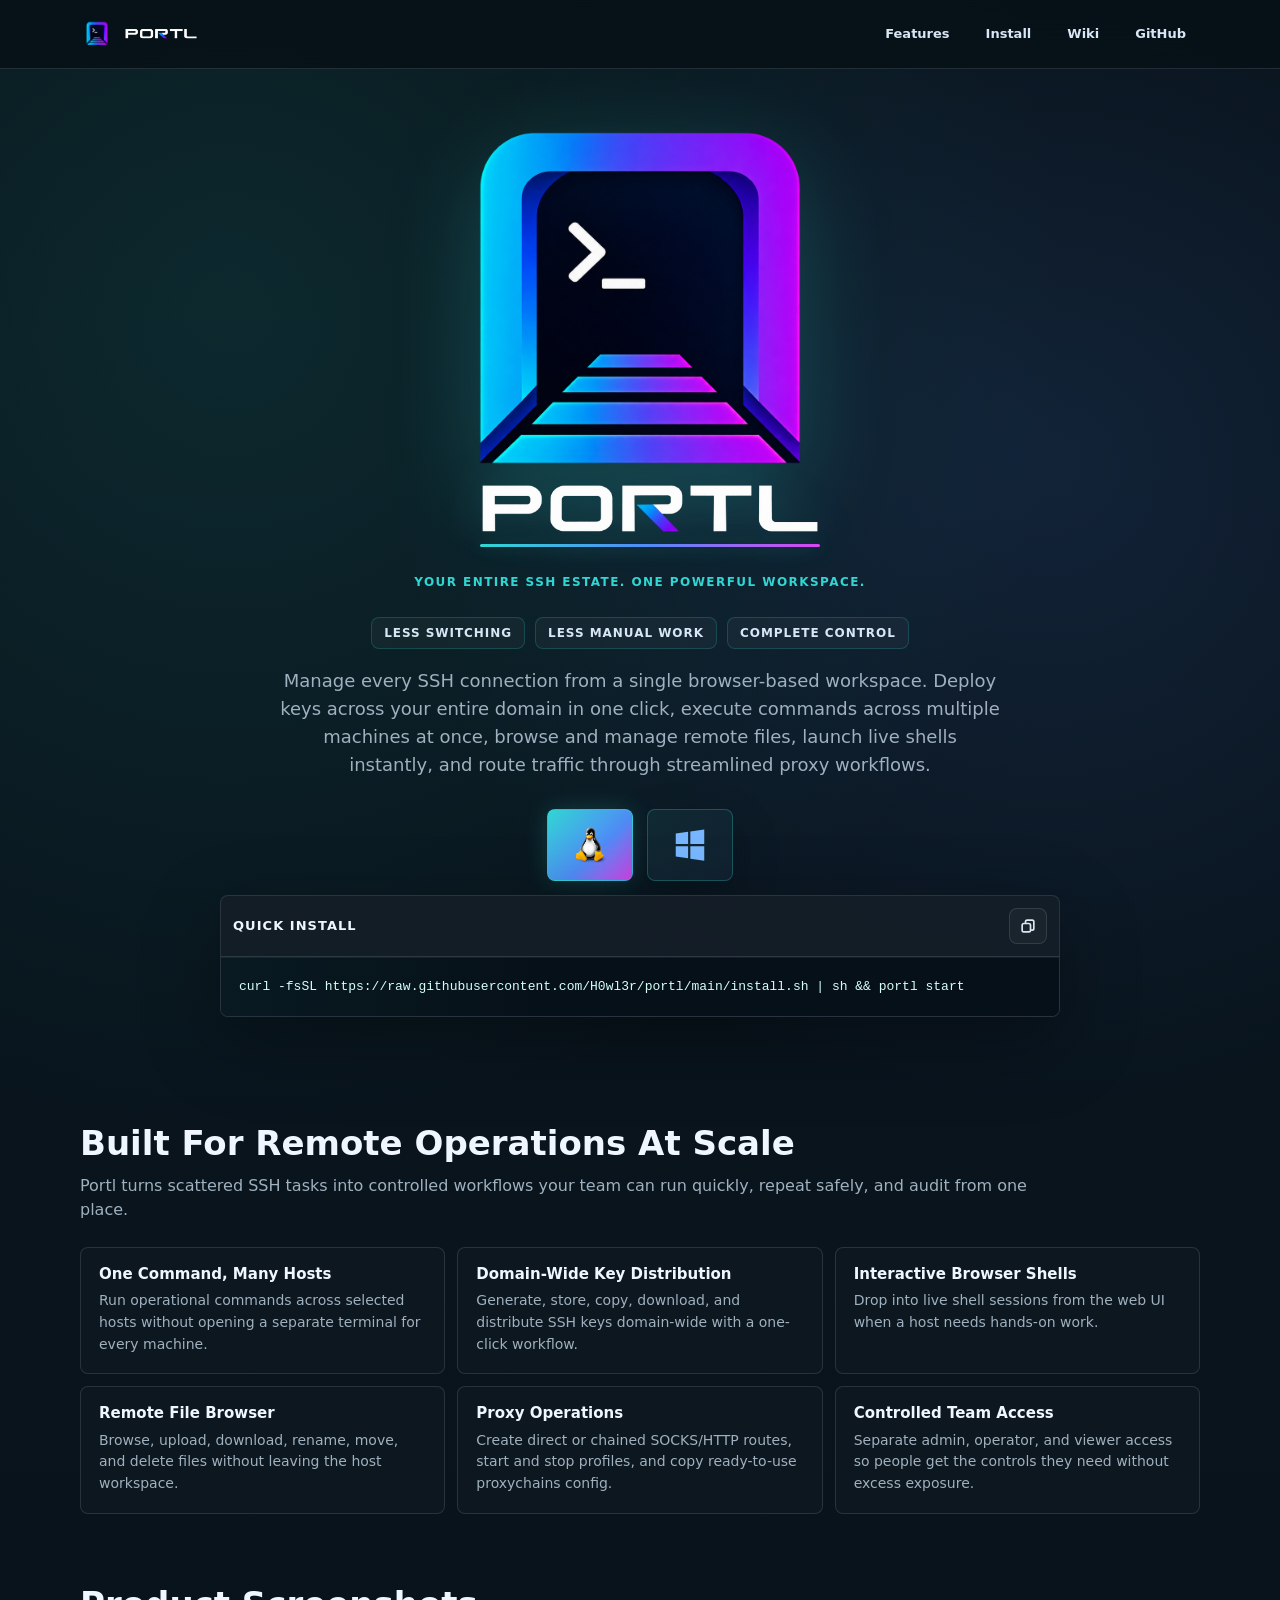
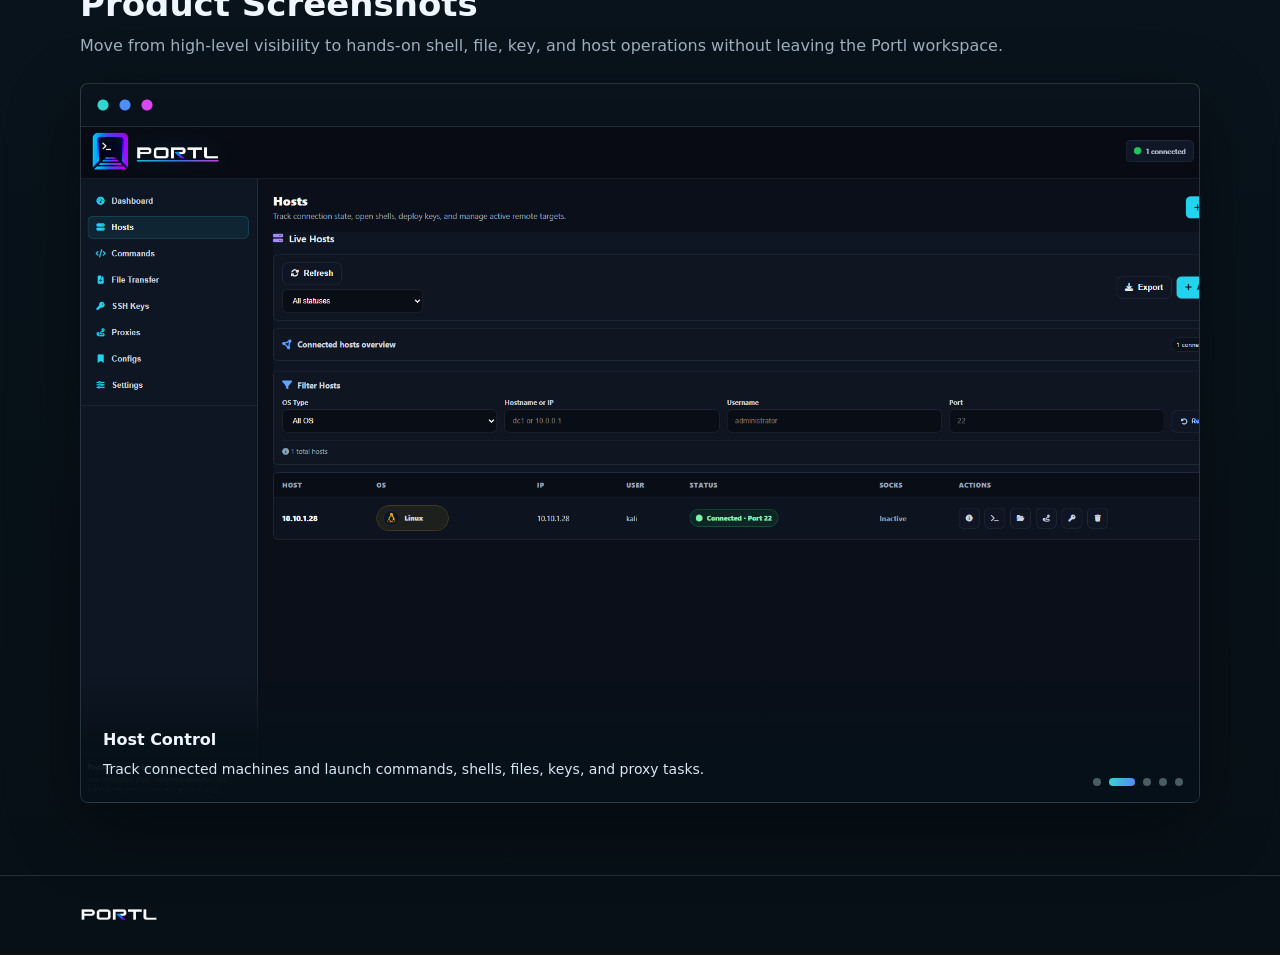
==== index.html @ edd766d3 "v 0.0.1" ====
<!doctype html>
<html lang="en">
<head>
    <meta charset="utf-8">
    <meta name="viewport" content="width=device-width, initial-scale=1">
    <title>Portl - Control Remote Operations From One Platform</title>
    <meta name="description" content="Portl centralises remote operations in one browser: distribute SSH keys domain-wide, run commands across multiple hosts, browse remote files, manage proxies, and launch interactive shells.">
    <link rel="stylesheet" href="assets/site.css">
</head>
<body>
    <header class="site-header">
        <nav class="nav" aria-label="Primary navigation">
            <a class="brand" href="index.html">
                <img src="assets/portal_logo.png" alt="">
                <img class="brand-wordmark" src="assets/portl_text_white.png" alt="Portl">
            </a>
            <div class="nav-links">
                <a href="#features">Features</a>
                <a href="#install">Install</a>
                <a href="wiki.html">Wiki</a>
                <a href="https://github.com/H0wl3r/portl">GitHub</a>
            </div>
        </nav>
    </header>

    <main>
        <section class="hero" id="install">
            <div class="hero-brand-lockup">
                <img class="hero-logo" src="assets/portal_logo_tight.png" alt="Portl logo">
                <img class="hero-wordmark" src="assets/portl_text_white_tight.png" alt="Portl">
                <div class="hero-wordmark-underline" aria-hidden="true"></div>
            </div>
            <p class="eyebrow">Your Entire SSH Estate. One Powerful Workspace.</p>
            <h1 class="sr-only">Portl</h1>
            <div class="hero-proof" aria-label="Portl benefits">
                <span>Less switching</span>
                <span>Less manual work</span>
                <span>Complete control</span>
            </div>
            <p class="hero-copy">
                Manage every SSH connection from a single browser-based workspace.
                Deploy keys across your entire domain in one click, execute commands
                across multiple machines at once, browse and manage remote files,
                launch live shells instantly, and route traffic through streamlined
                proxy workflows.
            </p>
            <div class="installer-picker-wrap">
                <div class="installer-picker" role="tablist" aria-label="Installer platform">
                    <button class="installer-option linux active" type="button" id="installer-linux-tab" role="tab" aria-selected="true" onclick="selectInstaller('linux')" title="Linux / macOS" aria-label="Show Linux and macOS installer">
                        <img class="os-logo linux-logo" src="assets/Linux-Logo.png" alt="">
                    </button>
                    <button class="installer-option windows" type="button" id="installer-windows-tab" role="tab" aria-selected="false" onclick="selectInstaller('windows')" title="Windows PowerShell" aria-label="Show Windows installer">
                        <svg class="os-icon" viewBox="0 0 24 24" aria-hidden="true">
                            <path fill="currentColor" d="M3 4.8 10.8 3.7v7.7H3V4.8Zm9.2-1.3L21 2.2v9.2h-8.8V3.5ZM3 12.8h7.8v7.6L3 19.3v-6.5Zm9.2 0H21V22l-8.8-1.3v-7.9Z"/>
                        </svg>
                    </button>
                </div>
            </div>
            <div class="quick-install" id="quick-install">
                <div class="quick-install-header">
                    <h2 class="quick-install-title">Quick Install</h2>
                    <div class="quick-install-tools">
                        <button class="copy-command-btn" type="button" id="copy-command-btn" onclick="copyInstallerCommand()" title="Copy install command" aria-label="Copy install command">
                            <svg class="os-icon" viewBox="0 0 24 24" aria-hidden="true">
                                <path fill="currentColor" d="M8 7a3 3 0 0 1 3-3h6a3 3 0 0 1 3 3v8a3 3 0 0 1-3 3h-1v-2h1a1 1 0 0 0 1-1V7a1 1 0 0 0-1-1h-6a1 1 0 0 0-1 1v1H8V7Zm-4 4a3 3 0 0 1 3-3h6a3 3 0 0 1 3 3v6a3 3 0 0 1-3 3H7a3 3 0 0 1-3-3v-6Zm3-1a1 1 0 0 0-1 1v6a1 1 0 0 0 1 1h6a1 1 0 0 0 1-1v-6a1 1 0 0 0-1-1H7Z"/>
                            </svg>
                        </button>
                    </div>
                </div>
                <pre class="code-block"><code id="installer-command">curl -fsSL https://raw.githubusercontent.com/H0wl3r/portl/main/install.sh | sh && portl start</code></pre>
            </div>
        </section>

        <section class="section" id="features">
            <div class="section-heading">
                <h2>Built For Remote Operations At Scale</h2>
                <p>
                    Portl turns scattered SSH tasks into controlled workflows your team can run quickly, repeat safely, and audit from one place.
                </p>
            </div>
            <div class="feature-grid">
                <article class="feature">
                    <h3>One Command, Many Hosts</h3>
                    <p>Run operational commands across selected hosts without opening a separate terminal for every machine.</p>
                </article>
                <article class="feature">
                    <h3>Domain-Wide Key Distribution</h3>
                    <p>Generate, store, copy, download, and distribute SSH keys domain-wide with a one-click workflow.</p>
                </article>
                <article class="feature">
                    <h3>Interactive Browser Shells</h3>
                    <p>Drop into live shell sessions from the web UI when a host needs hands-on work.</p>
                </article>
                <article class="feature">
                    <h3>Remote File Browser</h3>
                    <p>Browse, upload, download, rename, move, and delete files without leaving the host workspace.</p>
                </article>
                <article class="feature">
                    <h3>Proxy Operations</h3>
                    <p>Create direct or chained SOCKS/HTTP routes, start and stop profiles, and copy ready-to-use proxychains config.</p>
                </article>
                <article class="feature">
                    <h3>Controlled Team Access</h3>
                    <p>Separate admin, operator, and viewer access so people get the controls they need without excess exposure.</p>
                </article>
            </div>
        </section>

        <section class="section screenshots-section" id="screenshots">
            <div class="section-heading">
                <h2>Product Screenshots</h2>
                <p>
                    Move from high-level visibility to hands-on shell, file, key, and host
                    operations without leaving the Portl workspace.
                </p>
            </div>
            <div class="screenshot-window screenshot-carousel" aria-label="Portl product screenshots">
                <figure class="screenshot-slide active">
                    <img src="docs/screenshots/dashboard.png" alt="Portl dashboard showing host status, activity, and quick workflows">
                    <figcaption>
                        <strong>Operations Dashboard</strong>
                        <span>Live status, recent activity, and quick workflows for daily remote operations.</span>
                    </figcaption>
                </figure>
                <figure class="screenshot-slide">
                    <img src="docs/screenshots/hosts.png" alt="Portl hosts table showing connected SSH targets">
                    <figcaption>
                        <strong>Host Control</strong>
                        <span>Track connected machines and launch commands, shells, files, keys, and proxy tasks.</span>
                    </figcaption>
                </figure>
                <figure class="screenshot-slide">
                    <img src="docs/screenshots/shell.png" alt="Portl interactive shell session">
                    <figcaption>
                        <strong>Interactive Shell</strong>
                        <span>Drop into a live browser shell when a host needs direct hands-on work.</span>
                    </figcaption>
                </figure>
                <figure class="screenshot-slide">
                    <img src="docs/screenshots/browser.png" alt="Portl remote file browser">
                    <figcaption>
                        <strong>Remote File Browser</strong>
                        <span>Browse, upload, download, rename, move, and delete files from the same platform.</span>
                    </figcaption>
                </figure>
                <figure class="screenshot-slide">
                    <img src="docs/screenshots/key_manage.png" alt="Portl SSH key management screen">
                    <figcaption>
                        <strong>Key Management</strong>
                        <span>Generate, store, copy, download, and distribute SSH keys across hosts.</span>
                    </figcaption>
                </figure>
            </div>
        </section>

    </main>

    <footer class="site-footer">
        <div class="footer-inner">
            <img class="footer-wordmark" src="assets/portl_text_white.png" alt="Portl">
        </div>
    </footer>
    <script>
        const installerCommands = {
            linux: 'curl -fsSL https://raw.githubusercontent.com/H0wl3r/portl/main/install.sh | sh && portl start',
            windows: 'iwr https://raw.githubusercontent.com/H0wl3r/portl/main/install.ps1 -UseB | iex; portl start'
        };

        function selectInstaller(platform) {
            const command = installerCommands[platform] || installerCommands.linux;
            document.getElementById('installer-command').textContent = command;
            document.getElementById('copy-command-btn').classList.remove('copied');
            for (const name of Object.keys(installerCommands)) {
                const tab = document.getElementById(`installer-${name}-tab`);
                const active = name === platform;
                tab.classList.toggle('active', active);
                tab.setAttribute('aria-selected', String(active));
            }
        }

        async function copyInstallerCommand() {
            const button = document.getElementById('copy-command-btn');
            const command = document.getElementById('installer-command').textContent;
            try {
                await navigator.clipboard.writeText(command);
                button.classList.add('copied');
                button.setAttribute('title', 'Copied');
                setTimeout(() => {
                    button.classList.remove('copied');
                    button.setAttribute('title', 'Copy install command');
                }, 1400);
            } catch (error) {
                const textarea = document.createElement('textarea');
                textarea.value = command;
                textarea.setAttribute('readonly', '');
                textarea.style.position = 'fixed';
                textarea.style.left = '-9999px';
                document.body.appendChild(textarea);
                textarea.select();
                document.execCommand('copy');
                document.body.removeChild(textarea);
            }
        }
    </script>
    <script src="assets/site.js"></script>
</body>
</html>
---- assets/site.css ----
:root {
    color-scheme: dark;
    --bg: #071016;
    --panel: #0e1922;
    --panel-strong: #132433;
    --text: #eff6ff;
    --muted: #9fb0bf;
    --soft: #d8e7f5;
    --cyan: #31d6d3;
    --blue: #4f8df7;
    --green: #45d483;
    --border: rgba(159, 176, 191, 0.18);
    --border-strong: rgba(49, 214, 211, 0.42);
    --shadow: 0 24px 80px rgba(0, 0, 0, 0.32);
}

* {
    box-sizing: border-box;
}

html {
    scroll-behavior: smooth;
}

body {
    margin: 0;
    min-height: 100vh;
    background:
        radial-gradient(circle at 18% 12%, rgba(49, 214, 211, 0.12), transparent 34%),
        radial-gradient(circle at 82% 18%, rgba(79, 141, 247, 0.14), transparent 28%),
        linear-gradient(180deg, #071016 0%, #09141d 48%, #071016 100%);
    color: var(--text);
    font-family: Inter, ui-sans-serif, system-ui, -apple-system, BlinkMacSystemFont, "Segoe UI", sans-serif;
    line-height: 1.55;
}

a {
    color: inherit;
}

.site-header {
    position: sticky;
    top: 0;
    z-index: 10;
    border-bottom: 1px solid var(--border);
    background: rgba(7, 16, 22, 0.82);
    backdrop-filter: blur(18px);
}

.nav {
    width: min(1120px, calc(100% - 32px));
    margin: 0 auto;
    min-height: 68px;
    display: flex;
    align-items: center;
    justify-content: space-between;
    gap: 18px;
}

.brand {
    display: inline-flex;
    align-items: center;
    gap: 10px;
    color: var(--text);
    text-decoration: none;
    font-weight: 800;
    font-size: 15px;
}

.brand img {
    width: 34px;
    height: 34px;
}

.brand-wordmark {
    width: 74px !important;
    height: auto !important;
}

.nav-links {
    display: flex;
    align-items: center;
    gap: 8px;
    flex-wrap: wrap;
}

.nav-links a,
.button {
    display: inline-flex;
    align-items: center;
    justify-content: center;
    min-height: 38px;
    padding: 9px 13px;
    border: 1px solid transparent;
    border-radius: 8px;
    color: var(--soft);
    text-decoration: none;
    font-size: 13px;
    font-weight: 750;
}

.nav-links a:hover {
    border-color: var(--border);
    background: rgba(255, 255, 255, 0.04);
}

.button.primary {
    background: linear-gradient(135deg, var(--cyan), var(--blue));
    color: #03131a;
    border-color: rgba(49, 214, 211, 0.52);
}

.button.secondary {
    border-color: var(--border);
    background: rgba(255, 255, 255, 0.04);
}

.hero {
    width: min(1120px, calc(100% - 32px));
    min-height: calc(100vh - 68px);
    margin: 0 auto;
    padding: 54px 0 36px;
    display: grid;
    align-content: center;
    justify-items: center;
    text-align: center;
}

.hero-logo {
    width: min(340px, 76vw);
    height: auto;
    object-fit: contain;
    filter: drop-shadow(0 26px 46px rgba(49, 214, 211, 0.22));
}

.hero-brand-lockup {
    display: grid;
    justify-items: center;
    gap: 10px;
    margin-bottom: 26px;
}

.hero-wordmark {
    width: min(340px, 76vw);
    height: auto;
    margin: 0 auto;
    transform: translateX(10px);
    filter: drop-shadow(0 0 22px rgba(49, 214, 211, 0.2));
}

.hero-wordmark-underline {
    width: min(340px, 76vw);
    height: 3px;
    border-radius: 999px;
    transform: translateX(10px);
    background: linear-gradient(90deg, var(--cyan), var(--blue) 48%, #d946ef);
    box-shadow: 0 0 20px rgba(49, 214, 211, 0.24);
}

.sr-only {
    position: absolute;
    width: 1px;
    height: 1px;
    padding: 0;
    margin: -1px;
    overflow: hidden;
    clip: rect(0, 0, 0, 0);
    white-space: nowrap;
    border: 0;
}

.eyebrow {
    margin: 0 0 12px;
    color: var(--cyan);
    font-size: 12px;
    font-weight: 850;
    text-transform: uppercase;
    letter-spacing: 0.12em;
}

h1,
h2,
h3 {
    margin: 0;
    line-height: 1.08;
}

h1 {
    max-width: 820px;
    font-size: clamp(42px, 7vw, 86px);
    letter-spacing: 0;
}

.hero-copy {
    max-width: 720px;
    margin: 18px auto 0;
    color: var(--muted);
    font-size: 18px;
}

.hero-proof {
    display: flex;
    justify-content: center;
    gap: 10px;
    flex-wrap: wrap;
    margin-top: 14px;
}

.hero-proof span {
    display: inline-flex;
    align-items: center;
    min-height: 32px;
    padding: 0 12px;
    border: 1px solid rgba(49, 214, 211, 0.2);
    border-radius: 8px;
    background: rgba(255, 255, 255, 0.035);
    color: var(--soft);
    font-size: 12px;
    font-weight: 800;
    text-transform: uppercase;
    letter-spacing: 0.08em;
}

.quick-install {
    width: min(840px, 100%);
    margin-top: 14px;
    text-align: left;
    border: 1px solid var(--border);
    background: rgba(14, 25, 34, 0.86);
    box-shadow: var(--shadow);
    border-radius: 8px;
    overflow: hidden;
}

.quick-install-header {
    display: flex;
    align-items: center;
    justify-content: space-between;
    gap: 14px;
    padding: 12px;
    border-bottom: 1px solid var(--border);
    background: rgba(255, 255, 255, 0.025);
}

.quick-install-tools {
    display: flex;
    align-items: center;
    gap: 8px;
    flex-wrap: wrap;
}

.installer-picker-wrap {
    margin-top: 30px;
    display: flex;
    justify-content: center;
}

.quick-install-title {
    margin: 0;
    color: var(--text);
    font-size: 13px;
    font-weight: 850;
    text-transform: uppercase;
    letter-spacing: 0.08em;
}

.installer-picker {
    display: flex;
    justify-content: center;
    gap: 14px;
    flex-wrap: wrap;
}

.installer-option {
    min-height: 72px;
    width: 86px;
    padding: 0;
    border: 1px solid rgba(49, 214, 211, 0.28);
    border-radius: 8px;
    background:
        linear-gradient(135deg, rgba(49, 214, 211, 0.09), rgba(79, 141, 247, 0.07)),
        rgba(14, 25, 34, 0.82);
    color: var(--cyan);
    font: 750 12px/1 Inter, ui-sans-serif, system-ui, sans-serif;
    cursor: pointer;
    display: inline-flex;
    align-items: center;
    justify-content: center;
    transition: background 0.16s ease, border-color 0.16s ease, color 0.16s ease, box-shadow 0.16s ease;
    box-shadow: 0 18px 46px rgba(0, 0, 0, 0.22);
}

.installer-option:hover,
.installer-option.active {
    border-color: var(--border-strong);
    background: linear-gradient(135deg, var(--cyan), var(--blue) 58%, #d946ef);
    color: #041018;
    box-shadow: 0 0 24px rgba(49, 214, 211, 0.18);
}

.installer-option.windows {
    color: #78b7ff;
}

.installer-option.linux.active,
.installer-option.windows.active,
.installer-option.linux:hover,
.installer-option.windows:hover {
    color: #041018;
}

.os-icon {
    width: 38px;
    height: 38px;
    display: block;
}

.os-logo {
    display: block;
    height: 56px;
    max-width: 64px;
    object-fit: contain;
}

.copy-command-btn .os-icon {
    width: 20px;
    height: 20px;
}

.copy-command-btn {
    min-height: 36px;
    width: 38px;
    padding: 0;
    border: 1px solid var(--border);
    border-radius: 8px;
    background: rgba(255, 255, 255, 0.03);
    color: var(--soft);
    cursor: pointer;
    display: inline-grid;
    place-items: center;
}

.copy-command-btn:hover,
.copy-command-btn.copied {
    border-color: var(--border-strong);
    background: rgba(49, 214, 211, 0.1);
    color: var(--text);
}

.code-block {
    margin: 0;
    padding: 18px;
    overflow-x: auto;
    color: #d6fff8;
    font: 13px/1.7 "JetBrains Mono", Consolas, "Liberation Mono", monospace;
    white-space: pre;
}

.quick-install .code-block {
    white-space: pre;
    background:
        linear-gradient(90deg, rgba(49, 214, 211, 0.05), transparent 38%),
        #061018;
    border-top: 1px solid rgba(49, 214, 211, 0.1);
}

.code-block + .install-tabs {
    border-top: 1px solid var(--border);
}

.section {
    width: min(1120px, calc(100% - 32px));
    margin: 0 auto;
    padding: 72px 0;
}

.section-heading {
    max-width: 980px;
    margin-bottom: 24px;
}

.section-heading h2 {
    font-size: 34px;
}

.section-heading p {
    margin: 12px 0 0;
    color: var(--muted);
    font-size: 16px;
}

.feature-grid {
    display: grid;
    grid-template-columns: repeat(3, minmax(0, 1fr));
    gap: 12px;
}

.feature {
    border: 1px solid var(--border);
    background: rgba(14, 25, 34, 0.72);
    border-radius: 8px;
    padding: 18px;
}

.feature h3 {
    font-size: 15px;
    margin-bottom: 8px;
}

.feature p {
    margin: 0;
    color: var(--muted);
    font-size: 14px;
}

.screenshots-section {
    padding-top: 0;
}

.screenshot-window {
    position: relative;
    overflow: hidden;
    min-height: clamp(410px, 58vw, 720px);
    border: 1px solid var(--border);
    border-radius: 8px;
    background:
        linear-gradient(180deg, rgba(255, 255, 255, 0.045), transparent 62px),
        rgba(14, 25, 34, 0.76);
    box-shadow: 0 24px 70px rgba(0, 0, 0, 0.34);
}

.screenshot-window::before {
    content: "";
    position: absolute;
    inset: 0 0 auto;
    height: 42px;
    border-bottom: 1px solid var(--border);
    background:
        radial-gradient(circle at 22px 21px, #31d6d3 0 5px, transparent 6px),
        radial-gradient(circle at 44px 21px, #4f8df7 0 5px, transparent 6px),
        radial-gradient(circle at 66px 21px, #d946ef 0 5px, transparent 6px),
        rgba(9, 18, 27, 0.92);
    z-index: 4;
}

.screenshot-slide {
    position: absolute;
    inset: 42px 0 0;
    margin: 0;
    background: rgba(14, 25, 34, 0.76);
    overflow: hidden;
    opacity: 0;
    transform: scale(1.012);
    visibility: hidden;
    transition: opacity 0.7s ease, transform 0.7s ease, visibility 0.7s ease;
}

.screenshot-slide.active {
    opacity: 1;
    transform: scale(1);
    visibility: visible;
}

.screenshot-slide img {
    display: block;
    width: 100%;
    height: 100%;
    object-fit: cover;
    object-position: top left;
}

.screenshot-slide figcaption {
    position: absolute;
    inset: auto 0 0;
    display: grid;
    gap: 6px;
    padding: 54px 22px 22px;
    background: linear-gradient(180deg, transparent, rgba(6, 16, 24, 0.9) 54%, rgba(6, 16, 24, 0.98));
}

.screenshot-slide strong {
    color: var(--text);
    font-size: 16px;
}

.screenshot-slide span {
    max-width: 640px;
    color: var(--soft);
    font-size: 14px;
}

.wiki-screenshot-window {
    margin-top: 18px;
    min-height: clamp(340px, 48vw, 560px);
}

.carousel-dots {
    position: absolute;
    z-index: 5;
    right: 16px;
    bottom: 16px;
    display: flex;
    align-items: center;
    gap: 8px;
}

.carousel-dot {
    width: 8px;
    height: 8px;
    padding: 0;
    border: 0;
    border-radius: 999px;
    background: rgba(214, 255, 248, 0.32);
    cursor: pointer;
    transition: width 0.22s ease, background 0.22s ease;
}

.carousel-dot.active {
    width: 26px;
    background: linear-gradient(90deg, var(--cyan), var(--blue));
}

.info-band {
    border-top: 1px solid var(--border);
    border-bottom: 1px solid var(--border);
    background: rgba(14, 25, 34, 0.46);
}

.split {
    display: grid;
    grid-template-columns: 1fr 1fr;
    gap: 20px;
}

.panel {
    border: 1px solid var(--border);
    background: rgba(14, 25, 34, 0.78);
    border-radius: 8px;
    padding: 20px;
}

.panel h3 {
    font-size: 16px;
    margin-bottom: 12px;
}

.list {
    margin: 0;
    padding-left: 18px;
    color: var(--muted);
}

.list li + li {
    margin-top: 7px;
}

.wiki-layout {
    width: min(1120px, calc(100% - 32px));
    margin: 0 auto;
    padding: 36px 0 72px;
    display: grid;
    grid-template-columns: 250px minmax(0, 1fr);
    gap: 22px;
}

.wiki-sidebar {
    position: sticky;
    top: 92px;
    align-self: start;
    border: 1px solid var(--border);
    background: rgba(14, 25, 34, 0.76);
    border-radius: 8px;
    padding: 12px;
}

.wiki-sidebar a {
    display: block;
    padding: 9px 10px;
    border-radius: 7px;
    color: var(--muted);
    text-decoration: none;
    font-size: 13px;
    font-weight: 750;
}

.wiki-sidebar a:hover {
    color: var(--text);
    background: rgba(255, 255, 255, 0.05);
}

.wiki-content {
    min-width: 0;
}

.doc-section {
    padding: 26px 0;
    border-bottom: 1px solid var(--border);
}

.doc-section:first-child {
    padding-top: 0;
}

.doc-section h1 {
    font-size: 44px;
}

.doc-section h2 {
    font-size: 26px;
    margin-bottom: 12px;
}

.doc-section p {
    color: var(--muted);
}

.table {
    width: 100%;
    border-collapse: collapse;
    overflow: hidden;
    border: 1px solid var(--border);
    border-radius: 8px;
    font-size: 14px;
}

.table th,
.table td {
    padding: 12px;
    border-bottom: 1px solid var(--border);
    text-align: left;
    vertical-align: top;
}

.table th {
    color: var(--soft);
    background: rgba(255, 255, 255, 0.04);
}

.table td {
    color: var(--muted);
}

.site-footer {
    border-top: 1px solid var(--border);
    padding: 26px 0;
    color: var(--muted);
}

.footer-inner {
    width: min(1120px, calc(100% - 32px));
    margin: 0 auto;
    display: flex;
    align-items: center;
    justify-content: space-between;
    gap: 16px;
    flex-wrap: wrap;
}

.footer-wordmark {
    display: block;
    width: 78px;
    height: auto;
}

@media (max-width: 820px) {
    .nav {
        align-items: flex-start;
        flex-direction: column;
        padding: 14px 0;
    }

    .hero {
        min-height: auto;
        padding-top: 54px;
    }

    .feature-grid,
    .split,
    .wiki-layout {
        grid-template-columns: 1fr;
    }

    .screenshot-window,
    .wiki-screenshot-window {
        min-height: 330px;
    }

    .screenshot-slide figcaption {
        padding: 46px 14px 16px;
    }

    .carousel-dots {
        right: 14px;
        bottom: 12px;
    }

    .wiki-sidebar {
        position: static;
    }

    .quick-install-header {
        align-items: flex-start;
        flex-direction: column;
    }

    .quick-install-tools {
        width: 100%;
        justify-content: space-between;
    }

    .hero-wordmark,
    .hero-wordmark-underline {
        transform: translateX(6px);
    }
}
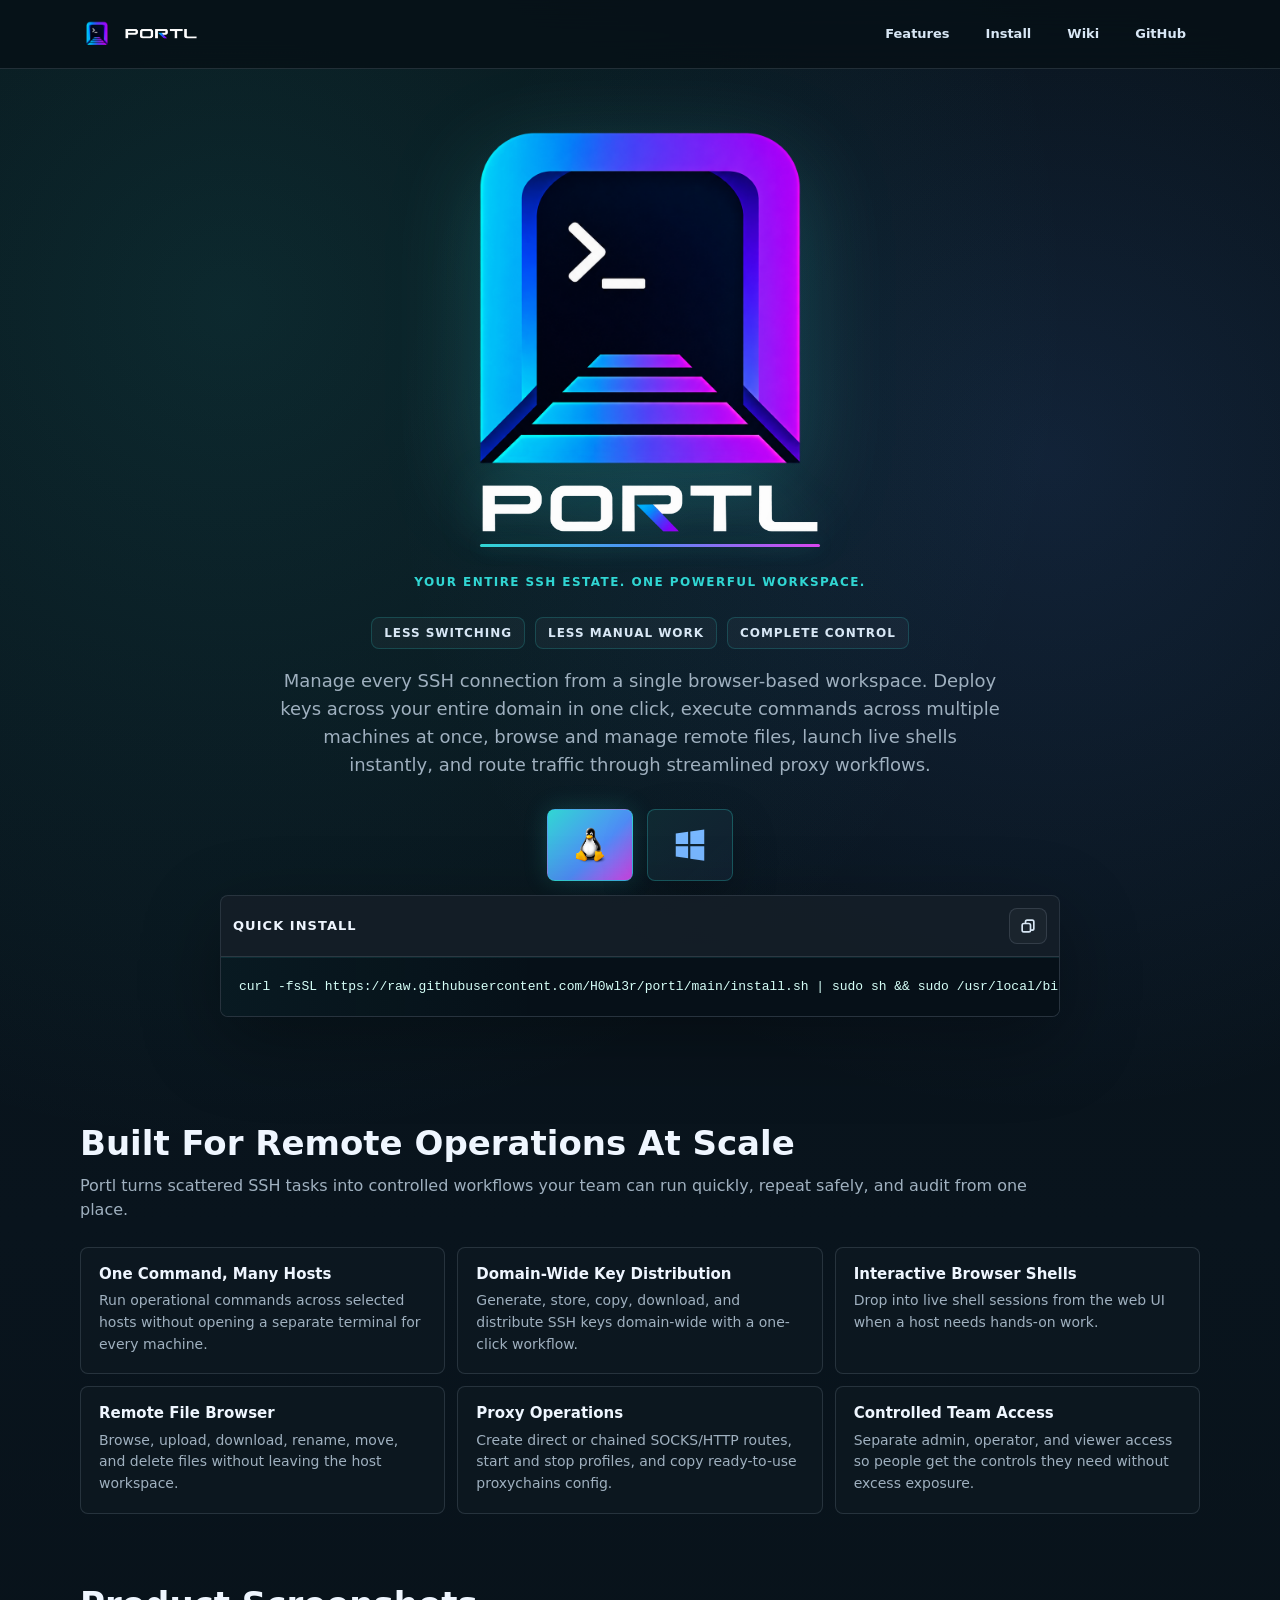
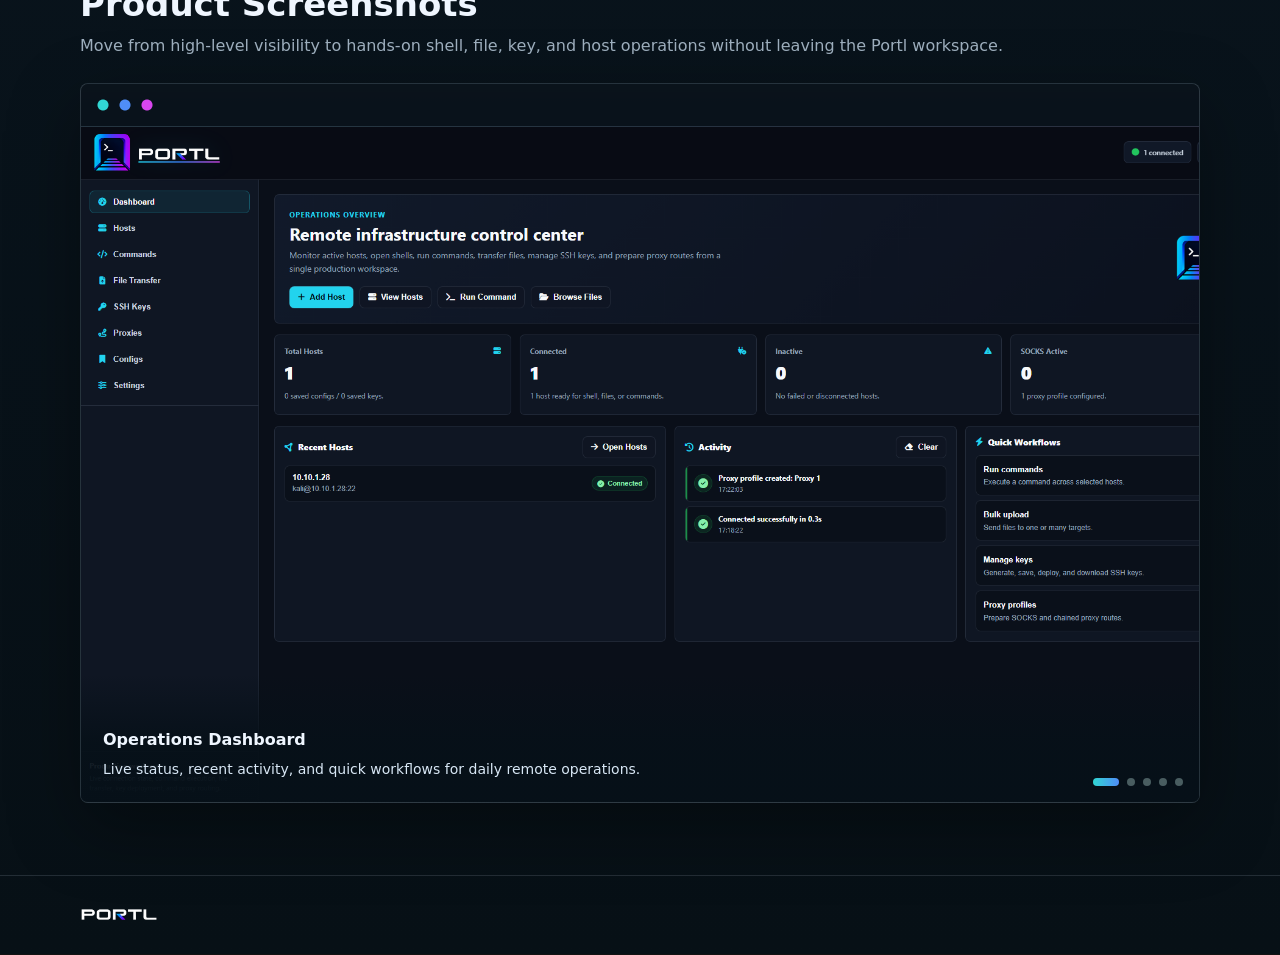
==== commit 69944d1c: "v0.0.1" ====
--- a/index.html
+++ b/index.html
@@ -46,7 +46,7 @@
             </p>
             <div class="installer-picker-wrap">
                 <div class="installer-picker" role="tablist" aria-label="Installer platform">
-                    <button class="installer-option linux active" type="button" id="installer-linux-tab" role="tab" aria-selected="true" onclick="selectInstaller('linux')" title="Linux / macOS" aria-label="Show Linux and macOS installer">
+                    <button class="installer-option linux active" type="button" id="installer-linux-tab" role="tab" aria-selected="true" onclick="selectInstaller('linux')" title="Linux" aria-label="Show Linux and macOS installer">
                         <img class="os-logo linux-logo" src="assets/Linux-Logo.png" alt="">
                     </button>
                     <button class="installer-option windows" type="button" id="installer-windows-tab" role="tab" aria-selected="false" onclick="selectInstaller('windows')" title="Windows PowerShell" aria-label="Show Windows installer">
@@ -67,7 +67,7 @@
                         </button>
                     </div>
                 </div>
-                <pre class="code-block"><code id="installer-command">curl -fsSL https://raw.githubusercontent.com/H0wl3r/portl/main/install.sh | sh && portl start</code></pre>
+                <pre class="code-block"><code id="installer-command">curl -fsSL https://raw.githubusercontent.com/H0wl3r/portl/main/install.sh | sudo sh && sudo /usr/local/bin/portl start</code></pre>
             </div>
         </section>
 
@@ -162,7 +162,7 @@
     </footer>
     <script>
         const installerCommands = {
-            linux: 'curl -fsSL https://raw.githubusercontent.com/H0wl3r/portl/main/install.sh | sh && portl start',
+            linux: 'curl -fsSL https://raw.githubusercontent.com/H0wl3r/portl/main/install.sh | sudo sh && sudo /usr/local/bin/portl start',
             windows: 'iwr https://raw.githubusercontent.com/H0wl3r/portl/main/install.ps1 -UseB | iex; portl start'
         };
 
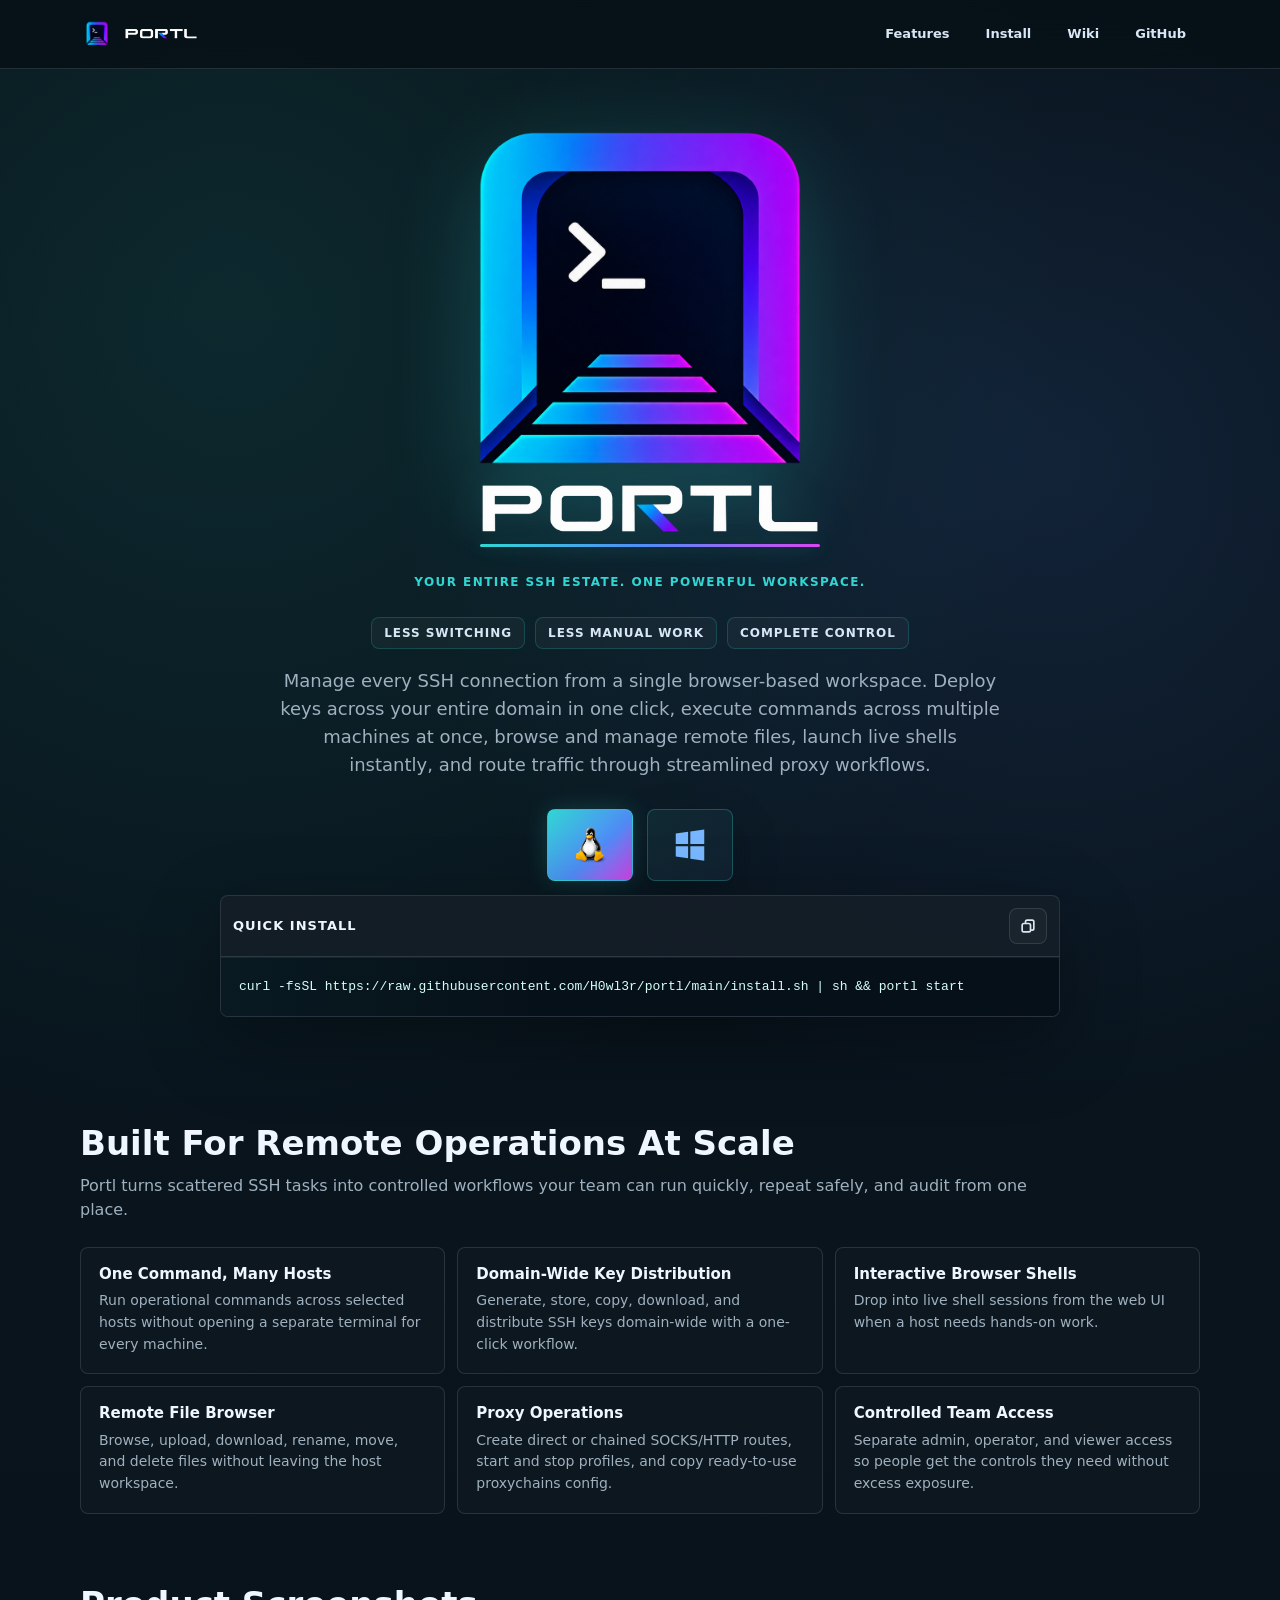
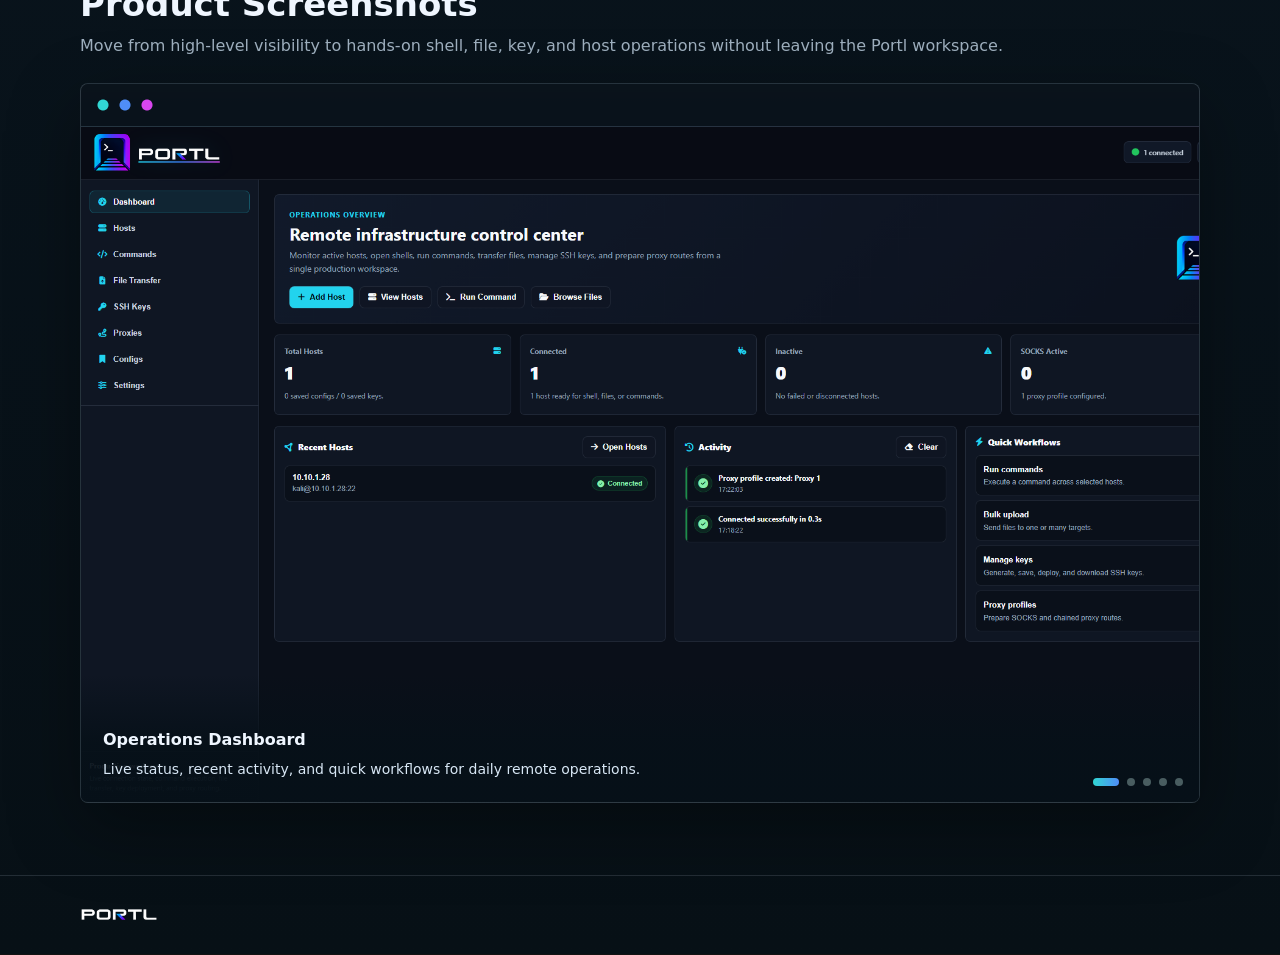
==== commit bc64e845: "v0.0.1" ====
--- a/index.html
+++ b/index.html
@@ -46,7 +46,7 @@
             </p>
             <div class="installer-picker-wrap">
                 <div class="installer-picker" role="tablist" aria-label="Installer platform">
-                    <button class="installer-option linux active" type="button" id="installer-linux-tab" role="tab" aria-selected="true" onclick="selectInstaller('linux')" title="Linux" aria-label="Show Linux and macOS installer">
+                    <button class="installer-option linux active" type="button" id="installer-linux-tab" role="tab" aria-selected="true" onclick="selectInstaller('linux')" title="Linux" aria-label="Show Linux installer">
                         <img class="os-logo linux-logo" src="assets/Linux-Logo.png" alt="">
                     </button>
                     <button class="installer-option windows" type="button" id="installer-windows-tab" role="tab" aria-selected="false" onclick="selectInstaller('windows')" title="Windows PowerShell" aria-label="Show Windows installer">
@@ -67,7 +67,7 @@
                         </button>
                     </div>
                 </div>
-                <pre class="code-block"><code id="installer-command">curl -fsSL https://raw.githubusercontent.com/H0wl3r/portl/main/install.sh | sudo sh && sudo /usr/local/bin/portl start</code></pre>
+                <pre class="code-block"><code id="installer-command">curl -fsSL https://raw.githubusercontent.com/H0wl3r/portl/main/install.sh | sh && portl start</code></pre>
             </div>
         </section>
 
@@ -162,7 +162,7 @@
     </footer>
     <script>
         const installerCommands = {
-            linux: 'curl -fsSL https://raw.githubusercontent.com/H0wl3r/portl/main/install.sh | sudo sh && sudo /usr/local/bin/portl start',
+            linux: 'curl -fsSL https://raw.githubusercontent.com/H0wl3r/portl/main/install.sh | sh && portl start',
             windows: 'iwr https://raw.githubusercontent.com/H0wl3r/portl/main/install.ps1 -UseB | iex; portl start'
         };
 
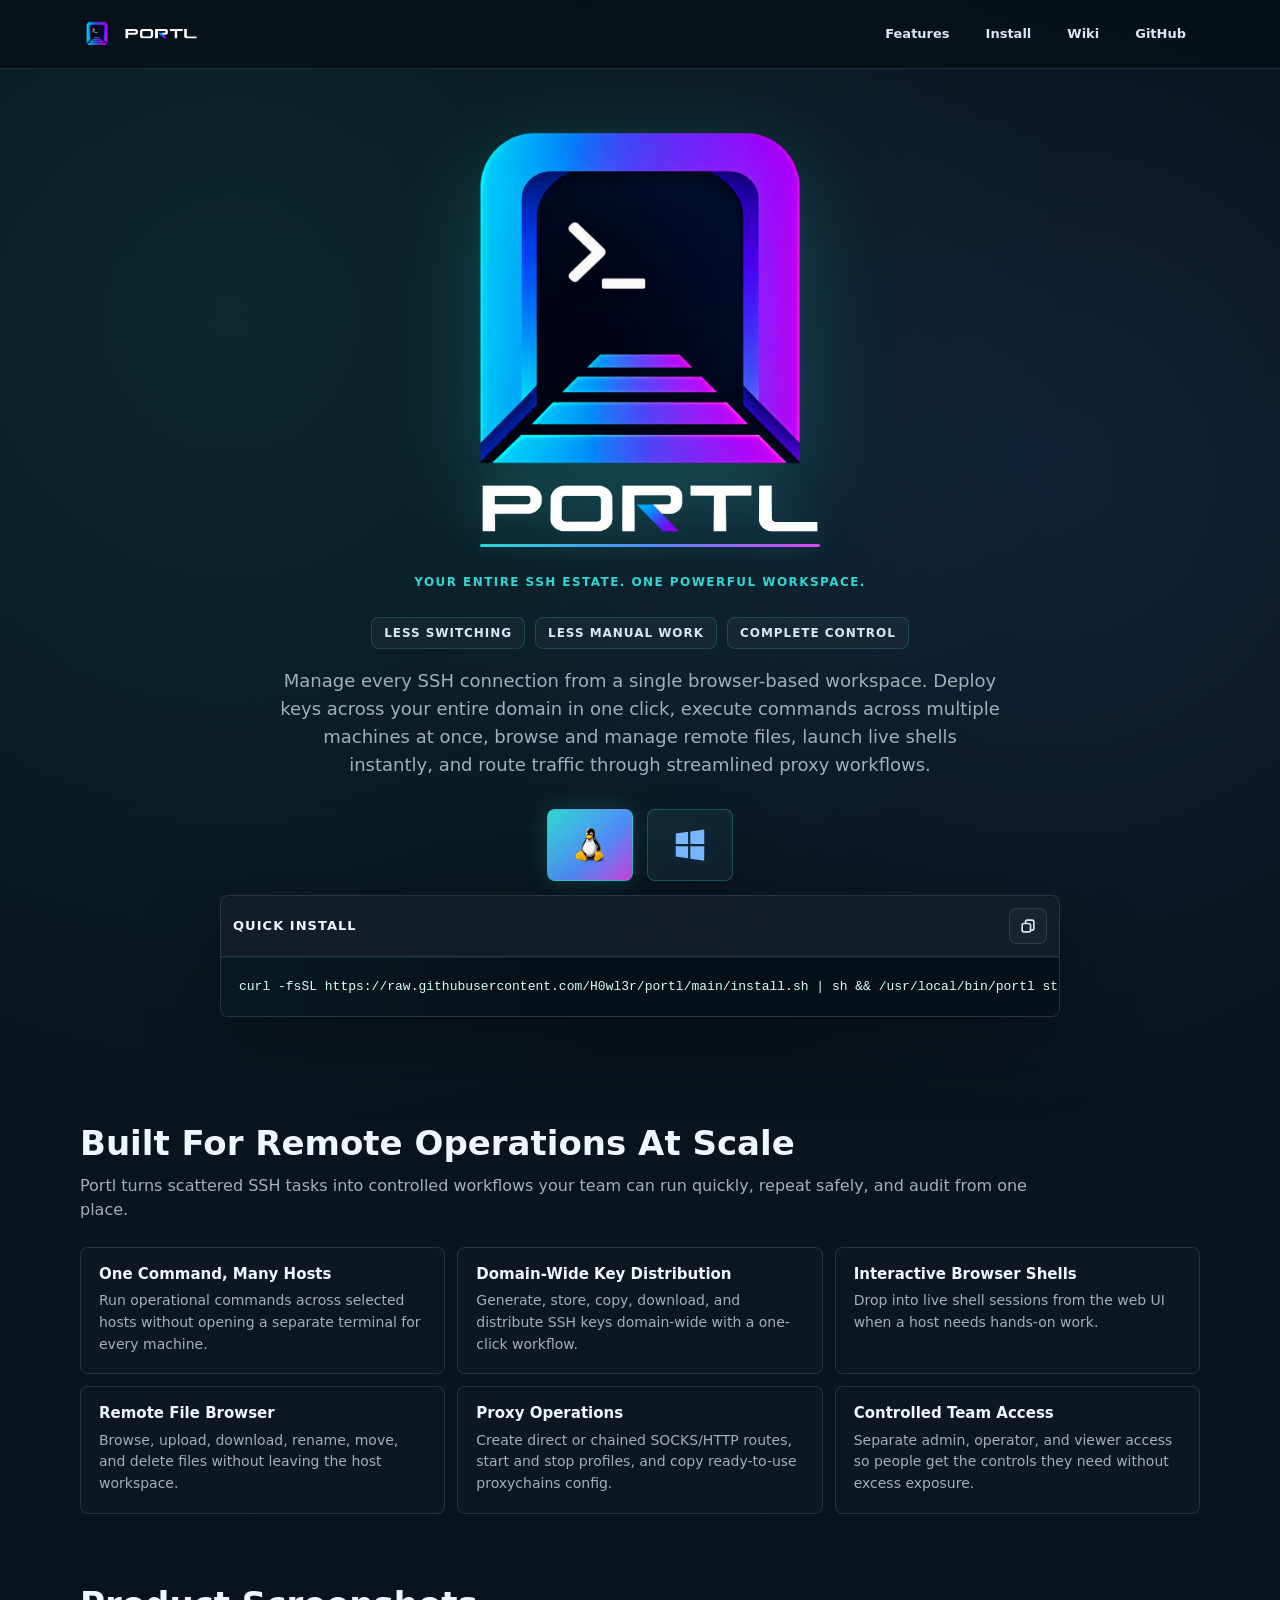
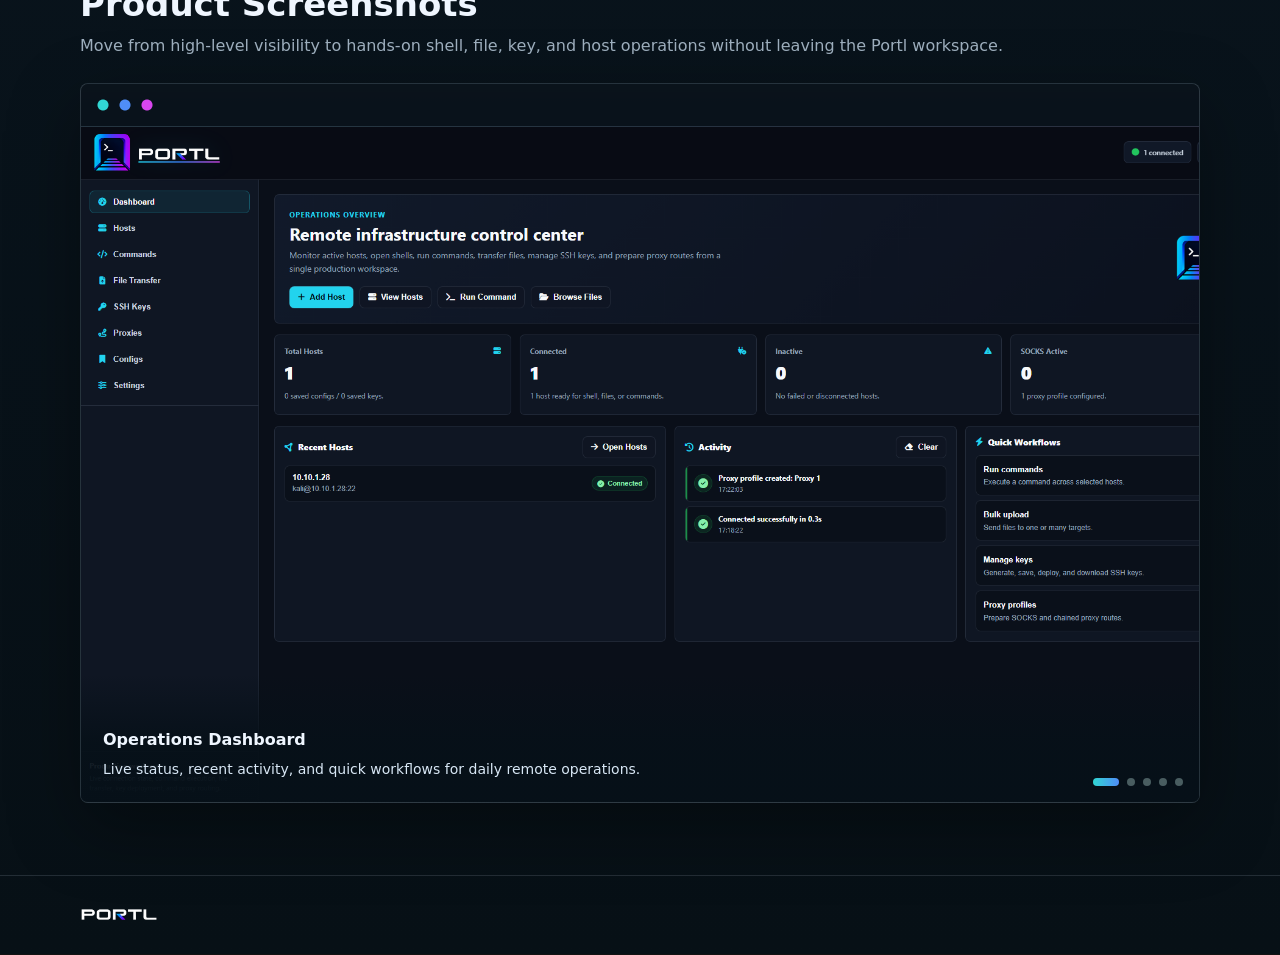
==== commit 732f5804: "v0.0.1" ====
--- a/index.html
+++ b/index.html
@@ -67,7 +67,7 @@
                         </button>
                     </div>
                 </div>
-                <pre class="code-block"><code id="installer-command">curl -fsSL https://raw.githubusercontent.com/H0wl3r/portl/main/install.sh | sh && portl start</code></pre>
+                <pre class="code-block"><code id="installer-command">curl -fsSL https://raw.githubusercontent.com/H0wl3r/portl/main/install.sh | sh && /usr/local/bin/portl start</code></pre>
             </div>
         </section>
 
@@ -162,7 +162,7 @@
     </footer>
     <script>
         const installerCommands = {
-            linux: 'curl -fsSL https://raw.githubusercontent.com/H0wl3r/portl/main/install.sh | sh && portl start',
+            linux: 'curl -fsSL https://raw.githubusercontent.com/H0wl3r/portl/main/install.sh | sh && /usr/local/bin/portl start',
             windows: 'iwr https://raw.githubusercontent.com/H0wl3r/portl/main/install.ps1 -UseB | iex; portl start'
         };
 
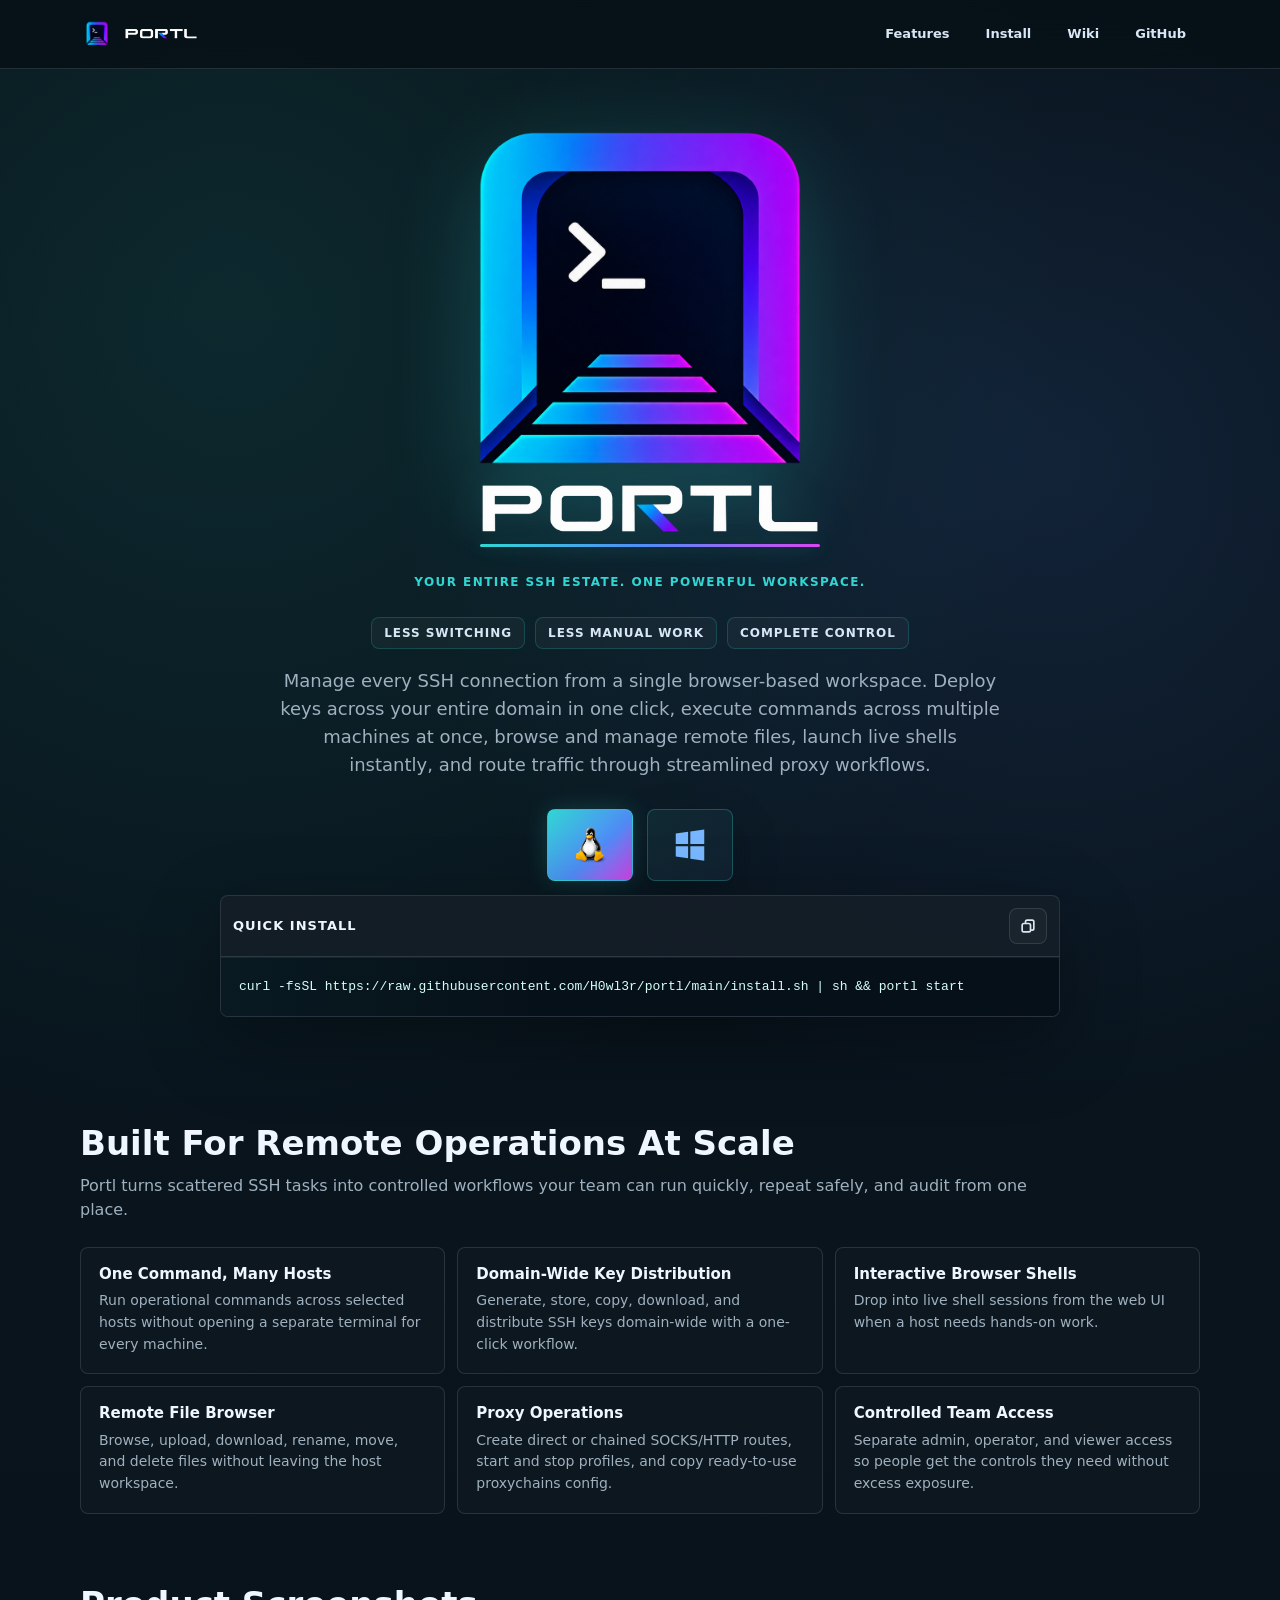
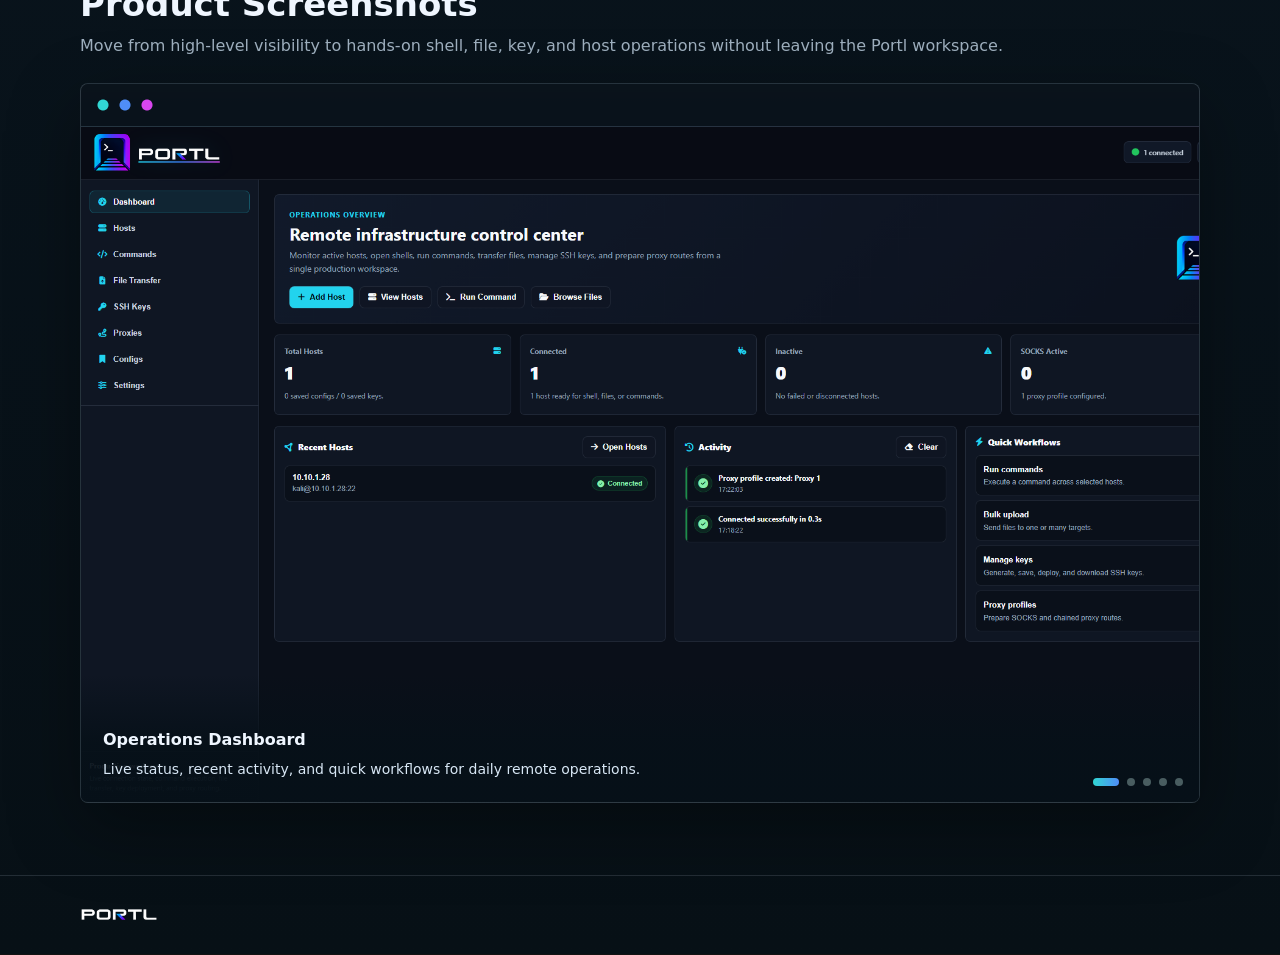
==== commit 0f8cee7e: "v0.0.1" ====
--- a/index.html
+++ b/index.html
@@ -67,7 +67,7 @@
                         </button>
                     </div>
                 </div>
-                <pre class="code-block"><code id="installer-command">curl -fsSL https://raw.githubusercontent.com/H0wl3r/portl/main/install.sh | sh && /usr/local/bin/portl start</code></pre>
+                <pre class="code-block"><code id="installer-command">curl -fsSL https://raw.githubusercontent.com/H0wl3r/portl/main/install.sh | sh && portl start</code></pre>
             </div>
         </section>
 
@@ -162,7 +162,7 @@
     </footer>
     <script>
         const installerCommands = {
-            linux: 'curl -fsSL https://raw.githubusercontent.com/H0wl3r/portl/main/install.sh | sh && /usr/local/bin/portl start',
+            linux: 'curl -fsSL https://raw.githubusercontent.com/H0wl3r/portl/main/install.sh | sh && portl start',
             windows: 'iwr https://raw.githubusercontent.com/H0wl3r/portl/main/install.ps1 -UseB | iex; portl start'
         };
 
